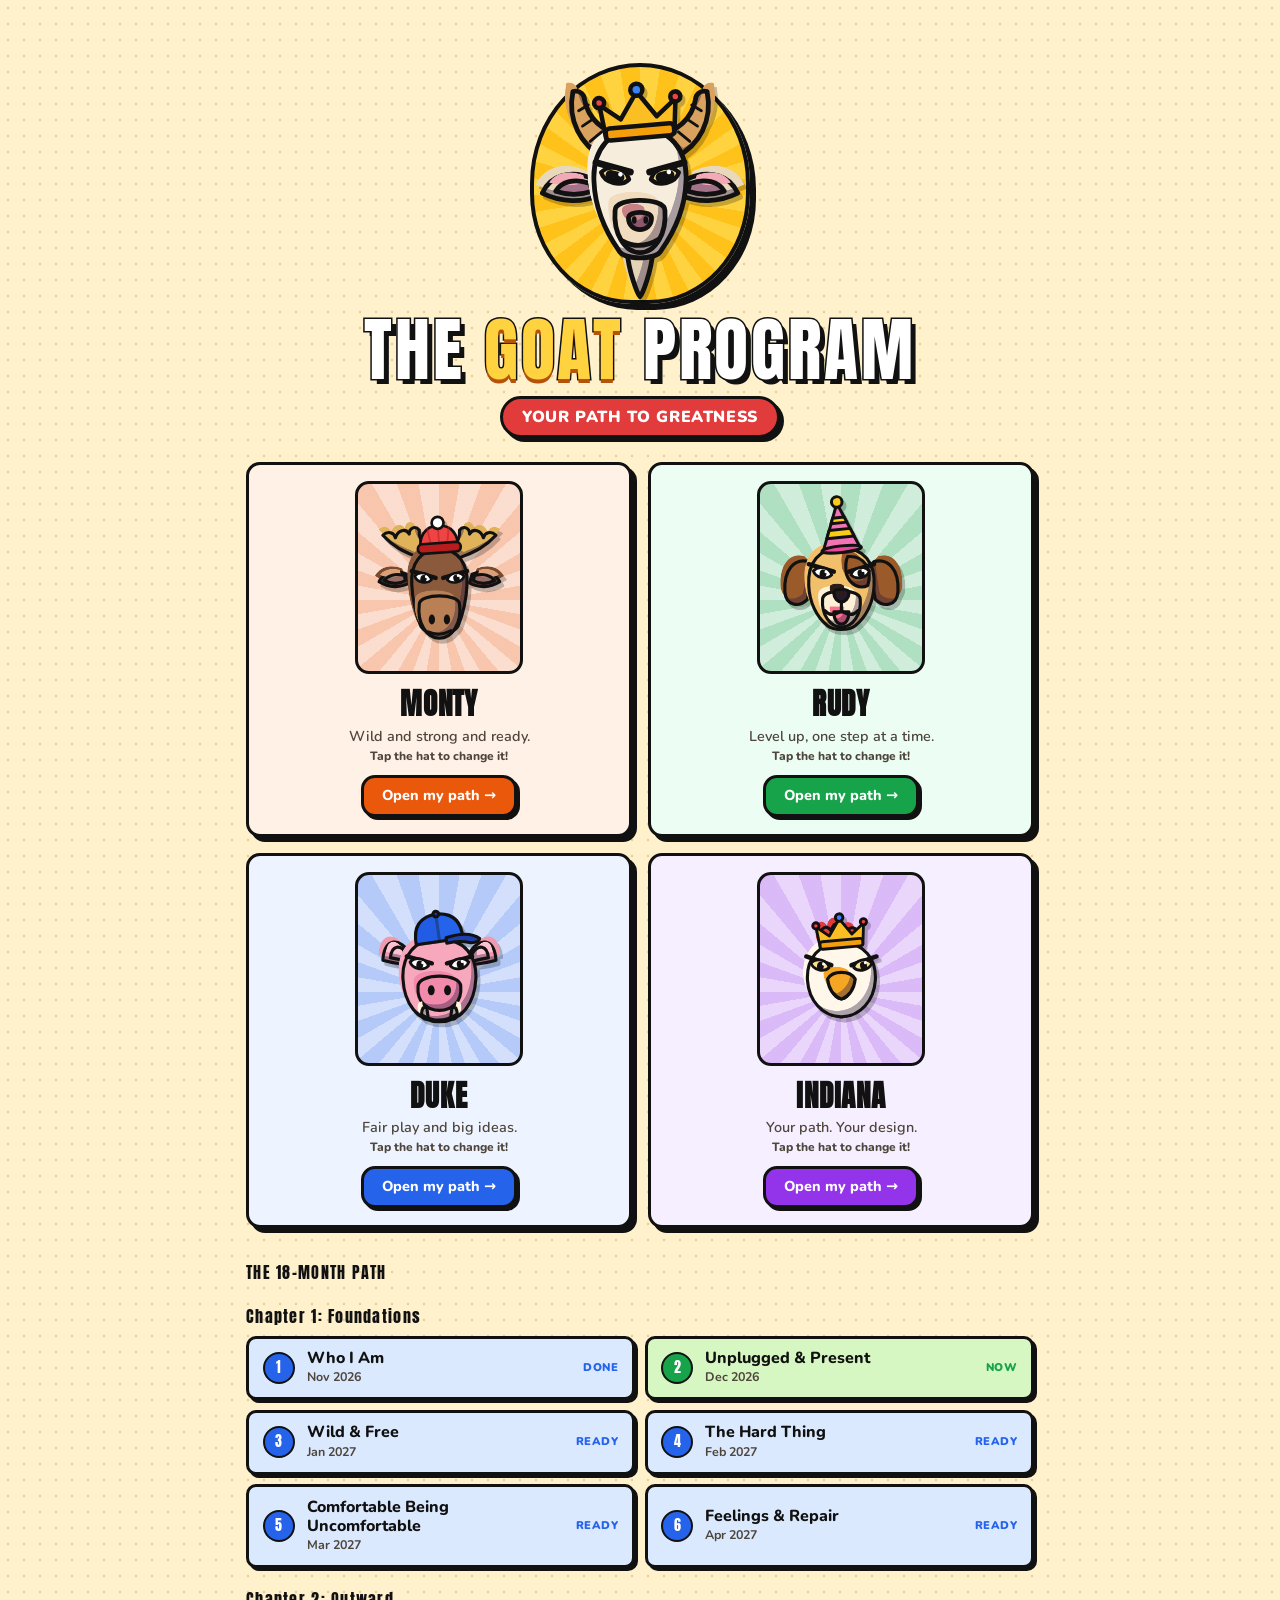
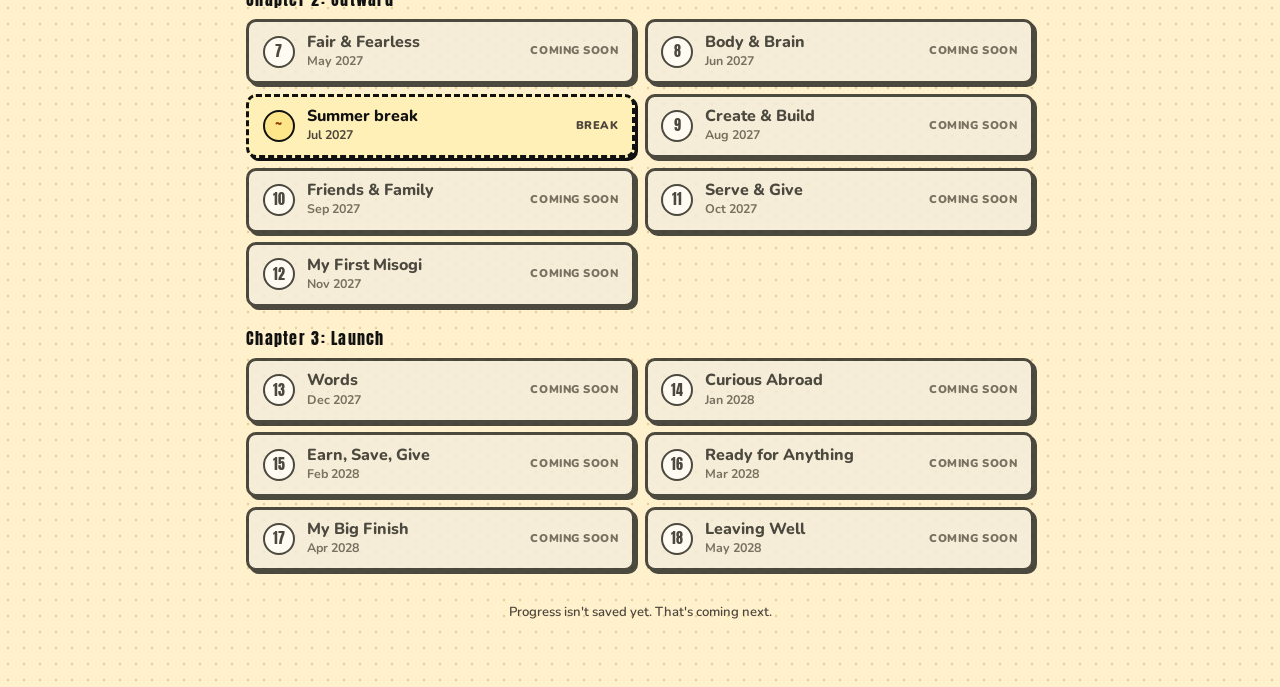
==== index.html @ dfafaef3 "Add The Goat Program site (Chapter 1, Months 1 to 6) Kid paths for each month with a hero, scripture" ====
<!DOCTYPE html>
<html lang="en" data-theme="light">
<head>
  <meta charset="UTF-8" />
  <meta name="viewport" content="width=device-width, initial-scale=1.0" />
  <title>The Goat Program</title>
  <link rel="preconnect" href="https://fonts.googleapis.com">
  <link rel="preconnect" href="https://fonts.gstatic.com" crossorigin>
  <link href="https://fonts.googleapis.com/css2?family=Anton&family=Nunito:wght@400;600;700;800;900&display=swap" rel="stylesheet">
  <link rel="stylesheet" href="styles.css" />
</head>
<body>
  <div class="wrap" id="app"></div>
  <script src="data.js"></script>
  <script src="month-01.js"></script>
  <script src="month-02.js"></script>
  <script src="month-03.js"></script>
  <script src="month-04.js"></script>
  <script src="month-05.js"></script>
  <script src="month-06.js"></script>
  <script src="wisdom-map.js"></script>
  <script src="scriptures.js"></script>
  <script src="wisdom-cards.js"></script>
  <script src="mascots.js"></script>
  <script src="heroes.js"></script>
  <script>
    const C = window.CURRICULUM;
    const MONTHS = window.MONTHS;
    const app = document.getElementById('app');

    const parseDate = s => new Date(s + 'T00:00:00');
    const today = () => {
      const override = new URLSearchParams(location.search).get('today');
      return override ? parseDate(override) : new Date(new Date().toDateString());
    };
    const fmtDay = s => parseDate(s).toLocaleDateString('en-US', { weekday: 'long', month: 'short', day: 'numeric' });

    function monthState(m) {
      const t = today();
      if (t < parseDate(m.start)) return 'before';
      if (t > parseDate(m.end)) return 'after';
      return 'during';
    }

    function currentMonthNum() {
      const t = today();
      const started = Object.values(MONTHS).filter(m => t >= parseDate(m.start)).map(m => m.n);
      return started.length ? Math.max(...started) : 1;
    }

    function currentWeek(m) {
      const t = today();
      return m.weeks.find(w => t >= parseDate(w.start) && t <= parseDate(w.end))?.n ?? null;
    }

    const BRANCH_COLOR = C.branchColors;
    const esc = t => String(t).replace(/[&<>]/g, ch => ({ '&': '&amp;', '<': '&lt;', '>': '&gt;' }[ch]));

    const normRef = r => String(r).replace(/[–—]/g, '-').replace(/^Doctrine and Covenants/, 'D&C').trim();

    function scriptureBoxes(m) {
      const S = window.SCRIPTURES || {};
      return m.scriptures.map(s => {
        let text = S[normRef(s.ref)] || s.note;
        if (S[normRef(s.ref)]) {
          text = text.replace(/[:;,]\s*$/, '…');
          if (/^[a-z]/.test(text)) text = '…' + text;
        }
        return `<figure class="scripture${S[normRef(s.ref)] ? '' : ' no-text'}"><blockquote>${esc(text)}</blockquote><figcaption>${esc(s.ref)}</figcaption></figure>`;
      }).join('');
    }

    function wisdomHtml(m) {
      const cards = WisdomCards.html(m);
      if (!cards) return '';
      return `<h3 style="margin-top:1rem">The wisdom behind this month</h3>
        <p class="muted" style="font-size:0.9rem">Tap a card to flip it.</p>${cards}`;
    }

    function heroHtml(m) {
      const h = m.hero;
      if (!h) return '';
      return `
        <div class="hero-card ${h.art && window.Hero && Hero.has(h.art) ? 'has-art' : ''}">
          ${h.art && window.Hero && Hero.has(h.art) ? `<div class="hero-art-wrap">${Hero.svg(h.art)}</div>` : ''}
          <div class="hero-text">
            <div class="label">Hero of the month</div>
            <div class="title">${esc(h.name)} <span class="muted">${esc(h.source || '')}</span></div>
            <p>${esc(h.lesson)}</p>
            ${h.quote ? `<div class="t-quote">“${esc(h.quote)}”<span>${esc(h.quoteBy || '')}</span></div>` : ''}
          </div>
        </div>`;
    }

    function roadmapHtml(cur) {
      return C.chapters.map(ch => `
        <div class="chapter-title">${ch.title}</div>
        <div class="roadmap">
          ${C.roadmap.filter(r => r.ch === ch.id).map(r => {
            if (r.isBreak) return `
              <div class="rm-item break"><div class="num">~</div><div><div class="name">${r.theme}</div><div class="when">${r.when}</div></div><div class="tag">Break</div></div>`;
            const m = MONTHS[r.n];
            const tag = !m ? 'Coming soon' : (r.n === cur ? 'Now' : (monthState(m) === 'before' ? 'Ready' : 'Done'));
            const cls = !m ? 'soon' : (r.n === cur ? 'live' : 'ready');
            return `
              <div class="rm-item ${cls}">
                <div class="num">${r.n}</div>
                <div><div class="name">${r.theme}</div><div class="when">${r.when}</div></div>
                <div class="tag">${tag}</div>
              </div>`;
          }).join('')}
        </div>`).join('');
    }

    function bannerText(m, state) {
      if (state === 'before') return `Month ${m.n} starts on ${fmtDay(m.start)}. Take a look around so you know what's coming!`;
      if (state === 'after') return `Month ${m.n} has wrapped up. Finish anything that's left.`;
      return '';
    }

    function heroSay(k, m, state, cw) {
      if (state === 'before') return `Hi ${k.name}! Month ${m.n} starts ${parseDate(m.start).toLocaleDateString('en-US', { month: 'short', day: 'numeric' })}. Look around and see what's coming.`;
      if (state === 'after') return `Great month, ${k.name}! Finish anything left, then get ready for what's next.`;
      const w = m.weeks.find(x => x.n === cw);
      return w ? `Week ${w.n}: ${w.title}. You've got this, ${k.name}!` : `Keep going, ${k.name}!`;
    }

    function renderHome() {
      document.title = C.programName;
      const cur = currentMonthNum();
      app.innerHTML = `
        <header class="hero">
          <div class="hero-goat">${Mascot.svg('goat')}</div>
          <h1 class="title">The <span>Goat</span> Program</h1>
          <p class="tagline">Your path to Greatness</p>
        </header>

        <div class="kid-cards">
          ${Object.values(C.kids).map(k => `
            <a class="kid-card" href="#/kid/${k.id}" style="--accent:${k.accent}; --k-soft:${k.soft}">
              <div class="mascot-wrap">${Mascot.svg(k.id)}</div>
              <h2>${k.name}</h2>
              <p>${k.tagline}</p>
              <div class="hat-hint">Tap the hat to change it!</div>
              <div class="go">Open my path →</div>
            </a>`).join('')}
        </div>

        <div class="section-title">The 18-month path</div>
        ${roadmapHtml(cur)}
        <p class="footnote">Progress isn't saved yet. That's coming next.</p>
      `;
    }

    function renderKid(id, monthNum) {
      const base = C.kids[id];
      if (!base) { location.hash = '#/'; return; }
      const n = MONTHS[monthNum] ? monthNum : currentMonthNum();
      const M = MONTHS[n];
      const k = { ...base, ...M.kids[id] };
      document.title = `${k.name} · ${C.programName}`;
      const state = monthState(M);
      const cw = currentWeek(M);
      const banner = bannerText(M, state);
      const ch = k.challenge;
      const extra = M.extra;

      const weekHtml = M.weeks.map(w => {
        const tasks = k.weeks[w.n];
        const pick = k.menu && tasks.length >= 4;
        return `
          <div class="week ${cw === w.n ? 'current' : ''}">
            <div class="week-head">
              <div class="week-num">${w.n}</div>
              <div><div class="t">${w.title}</div><div class="d">${w.dates}</div></div>
              ${w.step ? `<span class="step">${w.step}</span>` : ''}
              ${cw === w.n ? '<span class="now">This week</span>' : ''}
            </div>
            <div class="week-body">
              <div class="theme-line">${w.theme}</div>
              ${pick ? `<div class="pick-note">Pick any 3 of these ${tasks.length}. The last one is yours to make up.</div>` : ''}
              <ul class="tasks">
                ${tasks.map((t, i) => `
                  <li class="task">
                    <input type="checkbox" id="m${n}w${w.n}t${i}" />
                    <label for="m${n}w${w.n}t${i}">${t}</label>
                  </li>`).join('')}
              </ul>
              ${(() => {
                const ci = M.checkins[w.n - 1];
                if (!ci) return '';
                return `<ul class="tasks tasks-ci">
                  <li class="task task-ci">
                    <input type="checkbox" id="m${n}w${w.n}ci" />
                    <label for="m${n}w${w.n}ci"><b>Check-in with a parent${k.menu ? ' (your call)' : ''}</b><span>${ci.label} · ${ci.topic} · <a href="#" data-jump="checkins">see the questions</a></span></label>
                  </li>
                </ul>`;
              })()}
              <details class="family">
                <summary>Family extras (optional)</summary>
                <ul>${w.family.map(f => `<li>${f}</li>`).join('')}</ul>
              </details>
            </div>
          </div>`;
      }).join('');

      app.style.setProperty('--accent', k.accent);
      app.style.setProperty('--soft', k.soft);

      app.innerHTML = `
        <div class="topbar">
          <a class="back" href="#/">← Everyone</a>
        </div>

        <div class="kid-hero">
          <div class="hero-mascot">${Mascot.svg(k.id)}</div>
          <div class="bubble">
            <h1>${k.name}'s Path</h1>
            <p class="say">${heroSay(k, M, state, cw)}</p>
            <p class="hat-line">Tap my hat to change it! Now wearing: <span data-hat-name="${k.id}">${Mascot.hatName(k.id)}</span></p>
          </div>
        </div>

        <div class="months" role="tablist">
          ${C.roadmap.filter(r => !r.isBreak).map(r => MONTHS[r.n]
            ? `<a class="chip ${r.n === n ? 'active' : ''}" href="#/kid/${k.id}/${r.n}" role="tab" aria-selected="${r.n === n}">Month ${r.n}</a>`
            : `<button class="chip disabled" disabled title="Coming soon">Month ${r.n} · soon</button>`).join('')}
        </div>

        ${banner ? `<div class="banner now">${banner}</div>` : ''}

        <nav class="nav">
          <a href="#" data-jump="idea">The big idea</a>
          <a href="#" data-jump="schedule">Schedule</a>
          <a href="#" data-jump="challenge">Challenge</a>
          <a href="#" data-jump="checkins">Check-ins</a>
          <a href="#" data-jump="extra">${extra.navLabel}</a>
          <a href="#" data-jump="badge">Badge</a>
        </nav>

        <section class="card" id="idea">
          <h2>Month ${n}: ${M.title}</h2>
          <p class="big-idea">${M.principle}</p>
          <div class="ideas">
            ${M.ideas.map(i => `<div class="idea"><strong>${i.title}</strong>${i.text}</div>`).join('')}
          </div>
          <h3>Scriptures to explore</h3>
          <div class="scripture-grid">${scriptureBoxes(M)}</div>
          ${wisdomHtml(M)}
          ${heroHtml(M)}
          <div class="two">
            <div class="mini"><div class="label">Read together</div><div class="title">${M.familyRead.title}</div><div class="muted">${M.familyRead.by}. ${M.familyRead.note}</div></div>
            <div class="mini"><div class="label">Your book</div><div class="title">${k.book.title}</div><div class="muted">${k.book.by}. ${k.book.alt}</div></div>
            <div class="mini"><div class="label">Movie night</div><div class="title">${M.movie.title} (${M.movie.rating})</div><div class="muted">${M.movie.note}</div></div>
          </div>
        </section>

        <section id="schedule">
          <div class="section-title">Your schedule · ${M.dates}</div>
          ${weekHtml}
        </section>

        <section class="card challenge" id="challenge">
          <h2>Your challenge: ${ch.name}</h2>
          <dl>
            <div><dt>What you'll do</dt><dd>${ch.what}</dd></div>
            <div><dt>How long</dt><dd>${ch.length}</dd></div>
            <div><dt>The stretch</dt><dd>${ch.stretch}</dd></div>
            <div><dt>When</dt><dd>${ch.date}</dd></div>
          </dl>
        </section>

        <section class="card" id="checkins">
          <h2>Check-ins with a parent</h2>
          <p class="muted">Just the two of you, about 10–15 minutes. These are questions to think about. There are no wrong answers.</p>
          ${M.checkins.map(c => `
            <details class="checkin">
              <summary>${c.n}. ${c.topic}<span>${c.label}</span></summary>
              <ul>${c.questions.map(q => `<li>${q}</li>`).join('')}</ul>
            </details>`).join('')}
        </section>

        <section class="card" id="extra">
          <h2>${extra.title}</h2>
          <p class="muted" style="margin-bottom:0.4rem">${extra.when}</p>
          <p>${extra.text}</p>
        </section>

        <section class="card" id="badge">
          <h2>🏅 Earn ${M.badge}</h2>
          <ul class="tasks">
            ${M.earn.map((e, i) => `
              <li class="task"><input type="checkbox" id="m${n}e${i}" /><label for="m${n}e${i}">${e}</label></li>`).join('')}
          </ul>
          <p class="muted" style="margin-top:0.8rem">${M.ceremony}</p>
        </section>

        <p class="footnote">Progress isn't saved yet. That's coming next.</p>
      `;
      window.scrollTo(0, 0);
    }

    function route() {
      const m = location.hash.match(/^#\/kid\/(\w+)(?:\/(\d+))?/);
      app.removeAttribute('style');
      if (m) renderKid(m[1], m[2] ? Number(m[2]) : currentMonthNum()); else renderHome();
    }

    document.addEventListener('click', e => {
      const a = e.target.closest && e.target.closest('a[data-jump]');
      if (!a) return;
      e.preventDefault();
      document.getElementById(a.dataset.jump)?.scrollIntoView({ behavior: 'smooth', block: 'start' });
    });

    window.addEventListener('hashchange', route);
    route();
  </script>
</body>
</html>
---- styles.css ----
:root {
  --bg: #f8f5f0;
  --card: #ffffff;
  --border: #e8e0d4;
  --text: #1c1917;
  --muted: #6b645d;
  --accent: #2563eb;
  --soft: #eef4ff;
  --radius: 16px;
  --shadow: 0 2px 8px rgba(0, 0, 0, 0.07);
  --font: 'Nunito', system-ui, -apple-system, 'Segoe UI', sans-serif;
}

@media (prefers-color-scheme: dark) {
  :root:not([data-theme='light']) {
    --bg: #161412;
    --card: #211e1b;
    --border: #38332e;
    --text: #f5f1ec;
    --muted: #a8a099;
    --shadow: 0 2px 8px rgba(0, 0, 0, 0.4);
  }
}

* { box-sizing: border-box; margin: 0; padding: 0; }

body {
  font-family: var(--font);
  background: var(--bg);
  color: var(--text);
  line-height: 1.5;
  -webkit-font-smoothing: antialiased;
}

a { color: inherit; }
button { font-family: inherit; cursor: pointer; border: none; background: none; color: inherit; }
ul { list-style: none; }

.wrap { max-width: 820px; margin: 0 auto; padding: 1.25rem 1rem 4rem; }

/* Top bar */
.topbar { display: flex; align-items: center; justify-content: space-between; gap: 1rem; padding: 0.25rem 0 1rem; }
.back { font-weight: 800; font-size: 0.9rem; padding: 0.45rem 0.9rem; border-radius: 99px; border: 2px solid var(--border); background: var(--card); text-decoration: none; }
.back:hover { border-color: var(--accent); }
.guide-link { font-weight: 800; font-size: 0.9rem; text-decoration: none; padding: 0.45rem 0.9rem; border-radius: 99px; background: var(--card); border: 2px solid var(--border); }
.guide-link:hover { border-color: var(--accent); }

/* Home */
.hero { text-align: center; padding: 1.5rem 0 1.75rem; }
.hero .logo { font-size: 3.5rem; line-height: 1; }
.hero h1 { font-size: 2.1rem; font-weight: 900; letter-spacing: -0.5px; margin: 0.4rem 0 0.2rem; }
.hero p { color: var(--muted); font-weight: 600; }

.section-title { font-size: 0.8rem; font-weight: 900; text-transform: uppercase; letter-spacing: 0.08em; color: var(--muted); margin: 2rem 0 0.75rem; }

.kid-cards { display: grid; grid-template-columns: repeat(2, 1fr); gap: 1rem; }
@media (max-width: 520px) { .kid-cards { grid-template-columns: 1fr; } }
.kid-card {
  display: block; text-decoration: none; text-align: left;
  background: var(--card); border: 2px solid var(--border); border-radius: var(--radius);
  padding: 1.25rem; box-shadow: var(--shadow);
  transition: transform 0.15s ease, border-color 0.15s ease;
  border-top: 6px solid var(--accent);
}
.kid-card:hover { transform: translateY(-3px); border-color: var(--accent); }
.kid-card .emoji { font-size: 2.2rem; line-height: 1; }
.kid-card h2 { font-size: 1.4rem; font-weight: 900; margin-top: 0.4rem; }
.kid-card p { color: var(--muted); font-weight: 600; font-size: 0.9rem; }
.kid-card .go { margin-top: 0.6rem; font-weight: 800; color: var(--accent); font-size: 0.9rem; }

.guide-card { display: flex; align-items: center; gap: 1rem; text-decoration: none; background: var(--card); border: 2px dashed var(--border); border-radius: var(--radius); padding: 1rem 1.25rem; }
.guide-card:hover { border-color: var(--text); }
.guide-card .emoji { font-size: 1.8rem; }
.guide-card strong { display: block; font-weight: 900; }
.guide-card span { color: var(--muted); font-size: 0.9rem; font-weight: 600; }

/* Roadmap */
.roadmap { display: grid; grid-template-columns: repeat(2, 1fr); gap: 0.6rem; }
@media (max-width: 520px) { .roadmap { grid-template-columns: 1fr; } }
.rm-item { display: flex; gap: 0.75rem; align-items: center; background: var(--card); border: 2px solid var(--border); border-radius: 12px; padding: 0.65rem 0.85rem; }
.rm-item .num { flex: none; width: 2rem; height: 2rem; border-radius: 50%; display: grid; place-items: center; font-weight: 900; background: var(--border); color: var(--muted); font-size: 0.9rem; }
.rm-item .name { font-weight: 800; line-height: 1.2; }
.rm-item .when { font-size: 0.78rem; color: var(--muted); font-weight: 700; }
.rm-item.live { border-color: #16a34a; }
.rm-item.live .num { background: #16a34a; color: #fff; }
.rm-item.soon { opacity: 0.65; }
.rm-item .tag { margin-left: auto; font-size: 0.7rem; font-weight: 900; text-transform: uppercase; letter-spacing: 0.05em; color: var(--muted); }
.rm-item.live .tag { color: #16a34a; }

/* Kid view */
.kid-hero { background: var(--soft); border: 2px solid var(--border); border-left: 8px solid var(--accent); border-radius: var(--radius); padding: 1.25rem 1.25rem 1.1rem; display: flex; gap: 1rem; align-items: center; }
@media (prefers-color-scheme: dark) { :root:not([data-theme='light']) .kid-hero { background: var(--card); } }
.kid-hero .emoji { font-size: 3rem; line-height: 1; }
.kid-hero h1 { font-size: 1.8rem; font-weight: 900; line-height: 1.1; }
.kid-hero p { color: var(--muted); font-weight: 700; }

.months { display: flex; gap: 0.4rem; overflow-x: auto; padding: 1rem 0 0.25rem; }
.chip { flex: none; padding: 0.4rem 0.85rem; border-radius: 99px; font-weight: 800; font-size: 0.85rem; border: 2px solid var(--border); background: var(--card); }
.chip.active { background: var(--accent); border-color: var(--accent); color: #fff; }
.chip.disabled { opacity: 0.5; cursor: default; }

.banner { margin-top: 0.75rem; padding: 0.7rem 1rem; border-radius: 12px; background: var(--card); border: 2px solid var(--border); font-weight: 700; font-size: 0.92rem; }
.banner.now { border-color: var(--accent); }

.nav { position: sticky; top: 0; z-index: 5; display: flex; gap: 0.4rem; overflow-x: auto; padding: 0.6rem 0; margin-top: 0.75rem; background: var(--bg); }
.nav a { flex: none; font-weight: 800; font-size: 0.82rem; text-decoration: none; padding: 0.3rem 0.8rem; border-radius: 99px; background: var(--card); border: 2px solid var(--border); }
.nav a:hover { border-color: var(--accent); }

.card { background: var(--card); border: 2px solid var(--border); border-radius: var(--radius); padding: 1.1rem 1.25rem; margin-top: 1rem; box-shadow: var(--shadow); }
.card h2 { font-size: 1.25rem; font-weight: 900; margin-bottom: 0.5rem; }
.card h3 { font-size: 1rem; font-weight: 900; }
.muted { color: var(--muted); font-weight: 600; }
.big-idea { font-size: 1.15rem; font-weight: 800; line-height: 1.35; color: var(--accent); margin-bottom: 0.9rem; }

.ideas { display: grid; gap: 0.5rem; margin-bottom: 1rem; }
.idea { background: var(--soft); border-radius: 12px; padding: 0.6rem 0.85rem; }
@media (prefers-color-scheme: dark) { :root:not([data-theme='light']) .idea { background: var(--bg); } }
.idea strong { display: block; }

.scrips { display: grid; gap: 0.35rem; font-size: 0.92rem; }
.scrips li strong { color: var(--accent); }

.two { display: grid; grid-template-columns: 1fr 1fr; gap: 0.75rem; margin-top: 0.5rem; }
@media (max-width: 560px) { .two { grid-template-columns: 1fr; } }
.mini { border: 2px solid var(--border); border-radius: 12px; padding: 0.7rem 0.9rem; }
.mini .label { font-size: 0.72rem; font-weight: 900; text-transform: uppercase; letter-spacing: 0.06em; color: var(--muted); }
.mini .title { font-weight: 900; }

/* Weeks */
.week { border: 2px solid var(--border); border-radius: 14px; margin-top: 0.75rem; overflow: hidden; background: var(--card); }
.week.current { border-color: var(--accent); }
.week-head { display: flex; align-items: center; gap: 0.75rem; padding: 0.8rem 1rem; background: var(--soft); }
@media (prefers-color-scheme: dark) { :root:not([data-theme='light']) .week-head { background: var(--bg); } }
.week-num { flex: none; width: 2.2rem; height: 2.2rem; border-radius: 50%; background: var(--accent); color: #fff; display: grid; place-items: center; font-weight: 900; }
.week-head .t { font-weight: 900; line-height: 1.15; }
.week-head .d { font-size: 0.8rem; font-weight: 700; color: var(--muted); }
.week-head .now { margin-left: auto; font-size: 0.7rem; font-weight: 900; text-transform: uppercase; letter-spacing: 0.06em; background: var(--accent); color: #fff; padding: 0.15rem 0.55rem; border-radius: 99px; }
.week-body { padding: 0.75rem 1rem 0.9rem; }
.theme-line { font-weight: 700; color: var(--muted); font-size: 0.9rem; margin-bottom: 0.5rem; }
.pick-note { font-weight: 800; font-size: 0.85rem; color: var(--accent); margin-bottom: 0.4rem; }

.tasks { display: grid; gap: 0.5rem; }
.task { display: flex; gap: 0.7rem; align-items: flex-start; }
.task input { flex: none; width: 1.3rem; height: 1.3rem; margin-top: 0.15rem; accent-color: var(--accent); cursor: pointer; }
.task label { cursor: pointer; }
.task input:checked + label { color: var(--muted); text-decoration: line-through; }

details.family { margin-top: 0.8rem; border-top: 2px dashed var(--border); padding-top: 0.6rem; }
details.family summary { font-weight: 800; font-size: 0.88rem; color: var(--muted); cursor: pointer; }
details.family ul { margin-top: 0.4rem; padding-left: 1.1rem; list-style: disc; font-size: 0.92rem; }

/* Challenge */
.challenge dl { display: grid; gap: 0.6rem; margin-top: 0.4rem; }
.challenge dt { font-size: 0.72rem; font-weight: 900; text-transform: uppercase; letter-spacing: 0.06em; color: var(--muted); }
.challenge dd { font-weight: 700; }

/* Check-ins */
.checkin { border: 2px solid var(--border); border-radius: 12px; padding: 0.7rem 0.9rem; margin-top: 0.6rem; }
.checkin summary { cursor: pointer; font-weight: 900; }
.checkin summary span { font-weight: 700; color: var(--muted); font-size: 0.85rem; margin-left: 0.4rem; }
.checkin ul { margin-top: 0.5rem; padding-left: 1.1rem; list-style: disc; font-size: 0.93rem; }

.footnote { margin-top: 2rem; text-align: center; color: var(--muted); font-size: 0.82rem; font-weight: 600; }

/* ── Playful (Duolingo-style) layer ───────────────────────────────────────── */

:root { --radius: 20px; --lift: 4px; }

.mascot { display: block; width: 100%; height: auto; overflow: visible; }
.mascot .bob { animation: bob 3.2s ease-in-out infinite; }
.mascot .eyes { transform-box: fill-box; transform-origin: center; animation: blink 5s infinite; }
.mascot .hat-slot { cursor: pointer; outline: none; }
.mascot .hat-slot:focus-visible .hat-inner { filter: drop-shadow(0 0 4px var(--accent)); }
.mascot .hat-inner { transform-box: fill-box; transform-origin: 50% 100%; }
.mascot .hat-inner.pop { animation: pop 0.5s ease-out; }
@keyframes bob { 50% { transform: translateY(-4px); } }
@keyframes blink { 0%, 92%, 100% { transform: scaleY(1); } 95% { transform: scaleY(0.1); } }
@keyframes pop {
  0% { transform: scale(0.7) rotate(0); }
  35% { transform: scale(1.25) rotate(-10deg); }
  65% { transform: scale(0.95) rotate(5deg); }
  100% { transform: scale(1) rotate(0); }
}
@media (prefers-reduced-motion: reduce) {
  .mascot .bob, .mascot .eyes, .mascot .hat-inner.pop { animation: none; }
}

.mini-mascot { display: inline-block; width: 34px; vertical-align: middle; margin-right: 0.35rem; }

/* Chunky buttons */
.back, .guide-link, .chip, .nav a {
  border: 2px solid var(--border);
  border-bottom-width: 4px;
  transition: transform 0.08s ease, border-color 0.15s ease;
}
.back:active, .guide-link:active, .chip:active:not(.disabled), .nav a:active { transform: translateY(2px); border-bottom-width: 2px; }
.chip.active { border-bottom-color: rgba(0, 0, 0, 0.25); }

/* Cards */
.card, .week, .kid-card, .guide-card, .mini, .rm-item, .ref, .checkin, .banner {
  border-bottom-width: 4px;
}
.card { border-radius: var(--radius); }
.week { border-radius: var(--radius); }
.week-head { padding: 0.9rem 1.1rem; }

/* Home kid cards */
.kid-card { background: var(--k-soft, var(--card)); border-top: 2px solid var(--border); border-bottom: 6px solid var(--accent); padding: 1rem 1rem 1.1rem; text-align: center; }
.kid-card:hover { transform: translateY(-4px); }
.kid-card:active { transform: translateY(0); border-bottom-width: 4px; }
.kid-card .mascot-wrap { width: 150px; margin: 0 auto 0.3rem; }
.kid-card h2 { font-size: 1.5rem; }
.kid-card .go { display: inline-block; margin-top: 0.6rem; padding: 0.45rem 1.1rem; border-radius: 14px; background: var(--accent); color: #fff; box-shadow: 0 4px 0 rgba(0, 0, 0, 0.22); }
.hat-hint { font-size: 0.75rem; font-weight: 800; color: var(--muted); }
@media (prefers-color-scheme: dark) { :root:not([data-theme='light']) .kid-card { background: var(--card); } }

/* Kid hero: mascot + speech bubble */
.kid-hero { border-left-width: 2px; border-left-color: var(--border); border-bottom: 6px solid var(--accent); align-items: center; padding: 1rem 1.25rem; gap: 1.25rem; }
.hero-mascot { flex: none; width: 150px; }
.bubble { position: relative; flex: 1; background: var(--card); border: 2px solid var(--border); border-bottom-width: 4px; border-radius: 18px; padding: 0.8rem 1rem; }
.bubble::before { content: ''; position: absolute; left: -11px; top: 50%; width: 18px; height: 18px; background: var(--card); border-left: 2px solid var(--border); border-bottom: 2px solid var(--border); transform: translateY(-50%) rotate(45deg); }
.bubble h1 { font-size: 1.6rem; }
.bubble .say { font-weight: 700; margin-top: 0.15rem; }
.bubble .hat-line { margin-top: 0.35rem; font-size: 0.78rem; font-weight: 800; color: var(--muted); }
@media (max-width: 520px) {
  .kid-hero { flex-direction: column; text-align: center; }
  .bubble::before { left: 50%; top: -11px; transform: translateX(-50%) rotate(135deg); }
  .hero-mascot { width: 130px; }
}

/* Chunkier checkboxes */
.task input { width: 1.5rem; height: 1.5rem; }

/* Home hero */
.hero .logo { font-size: 3rem; }

.months, .nav { scrollbar-width: none; }
.months::-webkit-scrollbar, .nav::-webkit-scrollbar { display: none; }

/* Title hero */
.hero { padding: 1rem 0 1.5rem; }
.hero-goat { position: relative; width: 240px; margin: 0 auto; }
.hero-goat::before {
  content: ''; position: absolute; inset: -18% -30% -8%; z-index: 0;
  background: radial-gradient(circle at 50% 50%, rgba(251, 191, 36, 0.55), rgba(251, 191, 36, 0) 68%);
}
.hero-goat .mascot { position: relative; z-index: 1; }
.hero .title {
  font-size: clamp(2.2rem, 8vw, 3.4rem); font-weight: 900; letter-spacing: -1px; line-height: 1.05; margin: 0.6rem 0 0.7rem;
  text-shadow: 0 4px 0 rgba(0, 0, 0, 0.12);
}
.hero .title span { color: #f59e0b; text-shadow: 0 4px 0 #b45309; }
.hero .tagline {
  display: inline-block; font-weight: 900; font-size: 1rem; letter-spacing: 0.04em; text-transform: uppercase; color: #fff;
  background: #7c3aed; padding: 0.4rem 1.2rem; border-radius: 99px; box-shadow: 0 4px 0 #5b21b6;
}

a.chip { text-decoration: none; display: inline-block; }
.rm-item.ready { border-color: #2563eb; }
.rm-item.ready .num { background: #2563eb; color: #fff; }
.rm-item.ready .tag { color: #2563eb; }
.nav { scroll-margin-top: 0; }
section[id], .card[id] { scroll-margin-top: 4rem; }

/* Wisdom, hero, steps, chapters */
.tactics { display: grid; gap: 0.6rem; margin-top: 0.5rem; }
.tactic { border: 2px solid var(--border); border-left: 6px solid var(--bc); border-radius: 12px; padding: 0.6rem 0.85rem; background: var(--card); }
.t-top { display: flex; justify-content: space-between; align-items: baseline; gap: 0.5rem; flex-wrap: wrap; }
.t-name { font-weight: 900; }
.t-branch { font-size: 0.7rem; font-weight: 900; text-transform: uppercase; letter-spacing: 0.06em; color: var(--bc); }
.t-line { font-size: 0.9rem; margin-top: 0.25rem; }
.t-line strong { font-size: 0.72rem; text-transform: uppercase; letter-spacing: 0.05em; color: var(--muted); margin-right: 0.3rem; }
.t-quote { margin-top: 0.4rem; font-style: italic; font-size: 0.92rem; }
.t-quote span { display: block; font-style: normal; font-size: 0.78rem; font-weight: 700; color: var(--muted); margin-top: 0.15rem; }
.t-flag { font-size: 0.75rem; font-weight: 800; color: #b45309; }
.hero-card { margin-top: 0.9rem; border: 2px solid var(--border); border-radius: 12px; padding: 0.7rem 0.9rem; background: var(--soft); }
@media (prefers-color-scheme: dark) { :root:not([data-theme='light']) .hero-card { background: var(--bg); } }
.hero-card .label { font-size: 0.72rem; font-weight: 900; text-transform: uppercase; letter-spacing: 0.06em; color: var(--muted); }
.hero-card .title { font-weight: 900; }
.hero-card p { margin-top: 0.25rem; }
.step { margin-left: auto; font-size: 0.7rem; font-weight: 900; text-transform: uppercase; letter-spacing: 0.06em; border: 2px solid var(--accent); color: var(--accent); padding: 0.1rem 0.55rem; border-radius: 99px; }
.step + .now { margin-left: 0.4rem; }
.chapter-title { font-size: 0.85rem; font-weight: 900; color: var(--muted); margin: 1.2rem 0 0.5rem; }
.rm-item.break { border-style: dashed; opacity: 0.8; }
.rm-item.break .num { background: #fde68a; color: #92400e; }

/* ── Ink and cel theme ───────────────────────────────────────────────────── */

:root {
  color-scheme: light;
  --bg: #fff1cc;
  --card: #ffffff;
  --border: #111111;
  --text: #111111;
  --muted: #4e463c;
  --ink: #111111;
  --radius: 14px;
  --display: 'Anton', Impact, 'Arial Narrow', sans-serif;
}

body {
  background-color: var(--bg);
  background-image: radial-gradient(rgba(176, 124, 30, 0.3) 1.3px, transparent 1.6px);
  background-size: 16px 16px;
  color: var(--ink);
}

h1, h2, .hero .title { font-family: var(--display); font-weight: 400; text-transform: uppercase; letter-spacing: 0.03em; }
.section-title, .chapter-title { color: var(--ink); font-family: var(--display); font-weight: 400; letter-spacing: 0.08em; font-size: 1rem; }

/* Panels: hard outline, hard shadow */
.card, .week, .kid-card, .guide-card, .kid-hero, .bubble {
  border: 3px solid var(--ink) !important;
  border-radius: var(--radius);
  box-shadow: 5px 5px 0 var(--ink);
}
.idea, .mini, .rm-item, .ref, .checkin, .banner, .hero-card, .tactic, .kidtasks details, .kid-note, .style-card {
  border: 3px solid var(--ink) !important;
  border-radius: 10px;
  box-shadow: 3px 3px 0 var(--ink);
}
.tactic { border-left: 9px solid var(--bc) !important; }
.kid-note { border-left: 9px solid var(--k) !important; }
.guide-card { border-style: solid !important; background: #fff; }
.guide-card:hover { transform: translate(-2px, -2px); box-shadow: 7px 7px 0 var(--ink); }

/* Chunky buttons */
.back, .guide-link, .chip, .nav a {
  border: 3px solid var(--ink) !important;
  background: #fff;
  color: var(--ink);
  font-weight: 900;
  box-shadow: 3px 3px 0 var(--ink);
}
.back:hover, .guide-link:hover, .nav a:hover { background: #ffd23f; border-color: var(--ink) !important; }
.back:active, .guide-link:active, .chip:active:not(.disabled), .nav a:active { transform: translate(2px, 2px); box-shadow: 1px 1px 0 var(--ink); }
.chip.active { background: var(--accent); color: #fff; }
.chip.disabled { opacity: 0.5; box-shadow: none; }

/* Weeks */
.week-head { background: var(--accent); color: #fff; border-bottom: 3px solid var(--ink); }
.week-head .t { font-family: var(--display); font-weight: 400; letter-spacing: 0.03em; font-size: 1.15rem; text-transform: uppercase; }
.week-head .d { color: rgba(255, 255, 255, 0.9); }
.week-num { background: #fff; color: var(--accent); border: 3px solid var(--ink); font-family: var(--display); font-weight: 400; }
.step { background: #fff; color: var(--ink); border: 2px solid var(--ink); }
.week-head .now { background: #ffd23f; color: var(--ink); border: 2px solid var(--ink); }
.week.current { box-shadow: 5px 5px 0 var(--accent), 5px 5px 0 3px var(--ink); }
.theme-line { color: var(--ink); }
.week-header { border-bottom-color: var(--ink); }

/* Heroes and stages */
.kid-hero {
  background: repeating-conic-gradient(from 0deg at 14% 50%,
    color-mix(in srgb, var(--accent) 30%, #fff) 0deg 9deg,
    color-mix(in srgb, var(--accent) 18%, #fff) 9deg 18deg) !important;
}
.bubble { background: #fff; }
.bubble::before { background: #fff; border-left: 3px solid var(--ink); border-bottom: 3px solid var(--ink); }
.hero-mascot, .kid-card .mascot-wrap {
  border: 3px solid var(--ink);
  border-radius: 14px;
  background: repeating-conic-gradient(from 0deg at 50% 62%,
    color-mix(in srgb, var(--accent) 34%, #fff) 0deg 10deg,
    color-mix(in srgb, var(--accent) 20%, #fff) 10deg 20deg);
  padding: 0.35rem;
}
.hero-mascot { width: 160px; }
.mascot { filter: drop-shadow(3px 4px 0 rgba(0, 0, 0, 0.22)); }

/* Home */
.hero-goat::before {
  inset: 10% 2% 0 2%;
  border: 4px solid var(--ink);
  border-radius: 50% 50% 46% 46%;
  box-shadow: 6px 6px 0 var(--ink);
  background: repeating-conic-gradient(from 0deg at 50% 55%, #ffd23f 0deg 9deg, #ffc21a 9deg 18deg);
}
.hero-goat { width: 230px; }
.hero .title {
  font-size: clamp(2.6rem, 10vw, 4.4rem);
  color: #fff;
  -webkit-text-stroke: 3px var(--ink);
  paint-order: stroke fill;
  text-shadow: 5px 5px 0 var(--ink);
  letter-spacing: 0.04em;
  line-height: 1;
}
.hero .title span { color: #ffd23f; }
.hero .tagline { background: #e23b3b; border: 3px solid var(--ink); box-shadow: 4px 4px 0 var(--ink); color: #fff; font-weight: 900; }
.kid-card { background: var(--k-soft, #fff) !important; }
.kid-card:hover { transform: translate(-3px, -3px); box-shadow: 8px 8px 0 var(--ink); }
.kid-card:active { transform: translate(2px, 2px); box-shadow: 2px 2px 0 var(--ink); }
.kid-card .mascot-wrap { width: 168px; margin: 0 auto 0.5rem; }
.kid-card h2 { font-size: 1.8rem; }
.kid-card .go { background: var(--accent); color: #fff; border: 3px solid var(--ink); box-shadow: 3px 3px 0 var(--ink); }

/* Roadmap */
.rm-item.live { background: #d7f7c2; }
.rm-item.ready { background: #dbe9ff; border-color: var(--ink); }
.rm-item.soon { background: #f3ecdc; opacity: 0.75; }
.rm-item.break { background: #fff0b8; border-style: dashed !important; opacity: 1; }
.rm-item .num { border: 2px solid var(--ink); font-family: var(--display); font-weight: 400; background: #fff; color: var(--ink); }
.rm-item.live .num { background: #16a34a; color: #fff; }
.rm-item.ready .num { background: #2563eb; color: #fff; }

/* Checkboxes */
.task input[type='checkbox'] {
  appearance: none;
  -webkit-appearance: none;
  position: relative;
  flex: none;
  width: 1.6rem;
  height: 1.6rem;
  margin-top: 0.1rem;
  background: #fff;
  border: 3px solid var(--ink);
  border-radius: 7px;
  box-shadow: 2px 2px 0 var(--ink);
}
.task input[type='checkbox']:checked { background: var(--accent); }
.task input[type='checkbox']:checked::after {
  content: '';
  position: absolute;
  left: 0.42rem;
  top: 0.06rem;
  width: 0.42rem;
  height: 0.85rem;
  border: solid #fff;
  border-width: 0 3px 3px 0;
  transform: rotate(45deg);
}

/* Small bits */
.hero-card { background: color-mix(in srgb, var(--accent) 14%, #fff); }
.idea { background: color-mix(in srgb, var(--accent) 10%, #fff); }
.tactic, .hero-card .t-quote { background-color: transparent; }
.t-name { font-weight: 900; }
.pick-note { color: var(--accent); }
.banner { background: #fff; }
.banner.now { border-color: var(--ink); background: #ffd23f; }
.month-title, .kid-hero h1, .bubble h1 { letter-spacing: 0.03em; }

/* Hero portraits */
.hero-art { display: block; width: 100%; height: auto; filter: drop-shadow(3px 4px 0 rgba(0, 0, 0, 0.22)); }
.hero-card.has-art { display: flex; gap: 1rem; align-items: center; }
.hero-art-wrap {
  flex: none; width: 150px;
  border: 3px solid var(--ink); border-radius: 12px;
  background: repeating-conic-gradient(from 0deg at 50% 60%, #ffd23f 0deg 9deg, #ffc21a 9deg 18deg);
  overflow: hidden;
}
.hero-text { flex: 1; min-width: 0; }
@media (max-width: 520px) { .hero-card.has-art { flex-direction: column; text-align: center; } .hero-art-wrap { width: 170px; } }

/* Scripture boxes */
.scripture-grid { display: grid; grid-template-columns: repeat(2, 1fr); gap: 0.8rem; margin-top: 0.6rem; }
@media (max-width: 620px) { .scripture-grid { grid-template-columns: 1fr; } }
.scripture {
  position: relative;
  margin: 0;
  padding: 1rem 1rem 0.7rem 1.1rem;
  background: #fffbea;
  border: 3px solid var(--ink);
  border-left: 9px solid var(--accent);
  border-radius: 10px;
  box-shadow: 3px 3px 0 var(--ink);
}
.scripture::before {
  content: '\201C';
  position: absolute; top: -0.35rem; right: 0.6rem;
  font-family: var(--display); font-size: 3.2rem; line-height: 1;
  color: color-mix(in srgb, var(--accent) 35%, #fff);
}
.scripture blockquote { margin: 0; font-family: Georgia, 'Times New Roman', serif; font-style: italic; font-size: 1.02rem; line-height: 1.45; color: var(--ink); }
.scripture.no-text blockquote { font-family: var(--font); font-style: normal; font-weight: 700; color: var(--muted); }
.scripture figcaption { margin-top: 0.55rem; font-size: 0.72rem; font-weight: 900; letter-spacing: 0.07em; text-transform: uppercase; color: var(--muted); }

/* Wisdom flashcards */
.flashcards { display: grid; grid-template-columns: repeat(auto-fill, minmax(230px, 1fr)); gap: 0.9rem; margin-top: 0.6rem; }
.flashcard { display: block; padding: 0; background: none; border: none; text-align: left; cursor: pointer; perspective: 900px; font: inherit; color: var(--ink); }
.flashcard:focus-visible { outline: 3px solid var(--accent); outline-offset: 3px; border-radius: 12px; }
.fc-inner { display: grid; position: relative; transition: transform 0.55s cubic-bezier(.3, 1.2, .4, 1); transform-style: preserve-3d; }
.flashcard.flipped .fc-inner { transform: rotateY(180deg); }
.fc-face {
  grid-area: 1 / 1;
  display: flex; flex-direction: column; gap: 0.45rem;
  min-height: 200px; padding: 1rem 1rem 0.8rem;
  border: 3px solid var(--ink); border-radius: 12px; box-shadow: 4px 4px 0 var(--ink);
  backface-visibility: hidden; -webkit-backface-visibility: hidden;
}
.fc-front {
  justify-content: center; align-items: center; text-align: center;
  background: repeating-conic-gradient(from 0deg at 50% 100%, color-mix(in srgb, var(--bc) 85%, #fff) 0deg 9deg, var(--bc) 9deg 18deg);
  color: #fff;
}
.fc-branch { font-size: 0.7rem; font-weight: 900; letter-spacing: 0.08em; text-transform: uppercase; background: #fff; color: var(--ink); border: 2px solid var(--ink); border-radius: 99px; padding: 0.1rem 0.6rem; }
.fc-name { font-family: var(--display); font-size: 1.6rem; line-height: 1.08; text-transform: uppercase; letter-spacing: 0.03em; text-shadow: 2px 2px 0 var(--ink); -webkit-text-stroke: 1.5px var(--ink); paint-order: stroke fill; }
.fc-hint { font-size: 0.75rem; font-weight: 800; color: #fff; opacity: 0.9; }
.fc-back { transform: rotateY(180deg); background: #fffbea; border-top: 9px solid var(--bc); }
.fc-label { font-size: 0.68rem; font-weight: 900; letter-spacing: 0.08em; text-transform: uppercase; color: var(--bc); }
.fc-def { font-weight: 800; font-size: 1rem; line-height: 1.3; }
.fc-quote { font-family: Georgia, 'Times New Roman', serif; font-style: italic; font-size: 0.9rem; line-height: 1.4; border-top: 2px dashed var(--border); padding-top: 0.5rem; }
.fc-quote .by { display: block; font-family: var(--font); font-style: normal; font-size: 0.74rem; font-weight: 700; color: var(--muted); margin-top: 0.15rem; }
.fc-flag { display: block; margin-top: 0.3rem; font-family: var(--font); font-style: normal; font-size: 0.72rem; font-weight: 800; color: #b45309; }
.fc-book { font-size: 0.8rem; font-weight: 600; }
.fc-book b { font-size: 0.68rem; text-transform: uppercase; letter-spacing: 0.06em; color: var(--muted); margin-right: 0.25rem; }
.fc-ref { margin-top: auto; font-size: 0.7rem; font-weight: 900; letter-spacing: 0.07em; text-transform: uppercase; color: var(--muted); }
@media (prefers-reduced-motion: reduce) { .fc-inner { transition: none; } }

/* Check-in panel inside each week of the parents' guide */
.ci-guide { margin-top: 0.8rem; border: 3px solid var(--ink); border-radius: 10px; box-shadow: 3px 3px 0 var(--ink); padding: 0.55rem 0.9rem 0.75rem; background: #fff; }
.ci-guide summary { cursor: pointer; font-weight: 900; }
.ci-guide summary span { margin-left: 0.4rem; font-size: 0.8rem; font-weight: 700; color: var(--muted); }
.ci-guide .ci-q { padding-left: 1.2rem; list-style: disc; font-size: 0.93rem; }
.ci-guide .ci-q li { margin: 0.25rem 0; }

/* Uniform flashcard size */
.flashcards { display: flex; flex-wrap: wrap; gap: 0.9rem; }
.flashcard { width: 240px; max-width: 100%; height: 310px; }
.flashcards.parent .flashcard { height: 370px; }
.fc-inner { height: 100%; }
.fc-face { min-height: 0; height: 100%; overflow: hidden; }
.fc-back { overflow-y: auto; }
.flashcard { height: 330px; }
.flashcards.parent .flashcard { height: 420px; }
.fc-quote.long { font-size: 0.8rem; line-height: 1.35; }
.fc-face { padding: 0.9rem 0.9rem 0.7rem; gap: 0.4rem; }

/* Parent check-in item in each kid's weekly checklist */
.tasks-ci { margin-top: 0.7rem; }
.task-ci { padding: 0.55rem 0.75rem; border: 3px solid var(--ink); border-radius: 10px; background: color-mix(in srgb, var(--accent) 12%, #fff); box-shadow: 3px 3px 0 var(--ink); align-items: center; }
.task-ci label b { display: block; }
.task-ci label span { display: block; font-size: 0.82rem; font-weight: 700; color: var(--muted); }
.task-ci label a { color: var(--accent); font-weight: 900; }
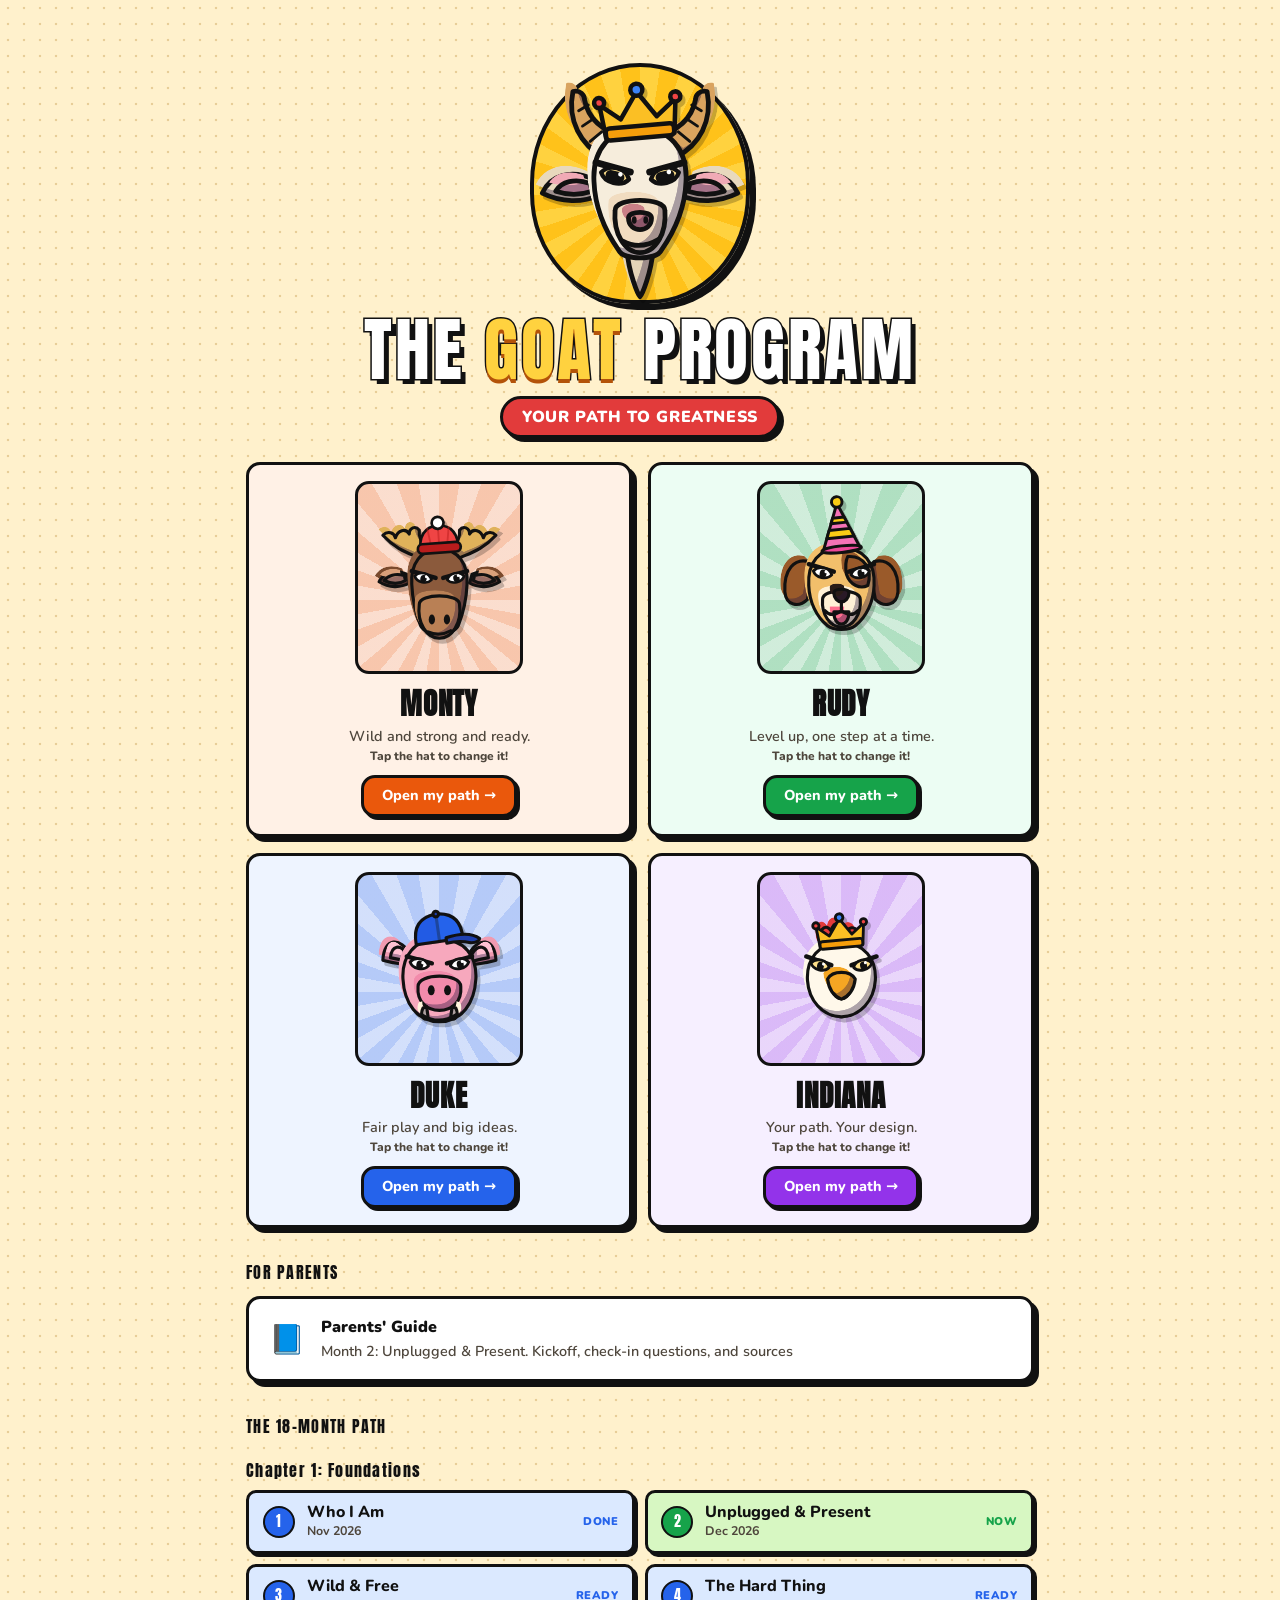
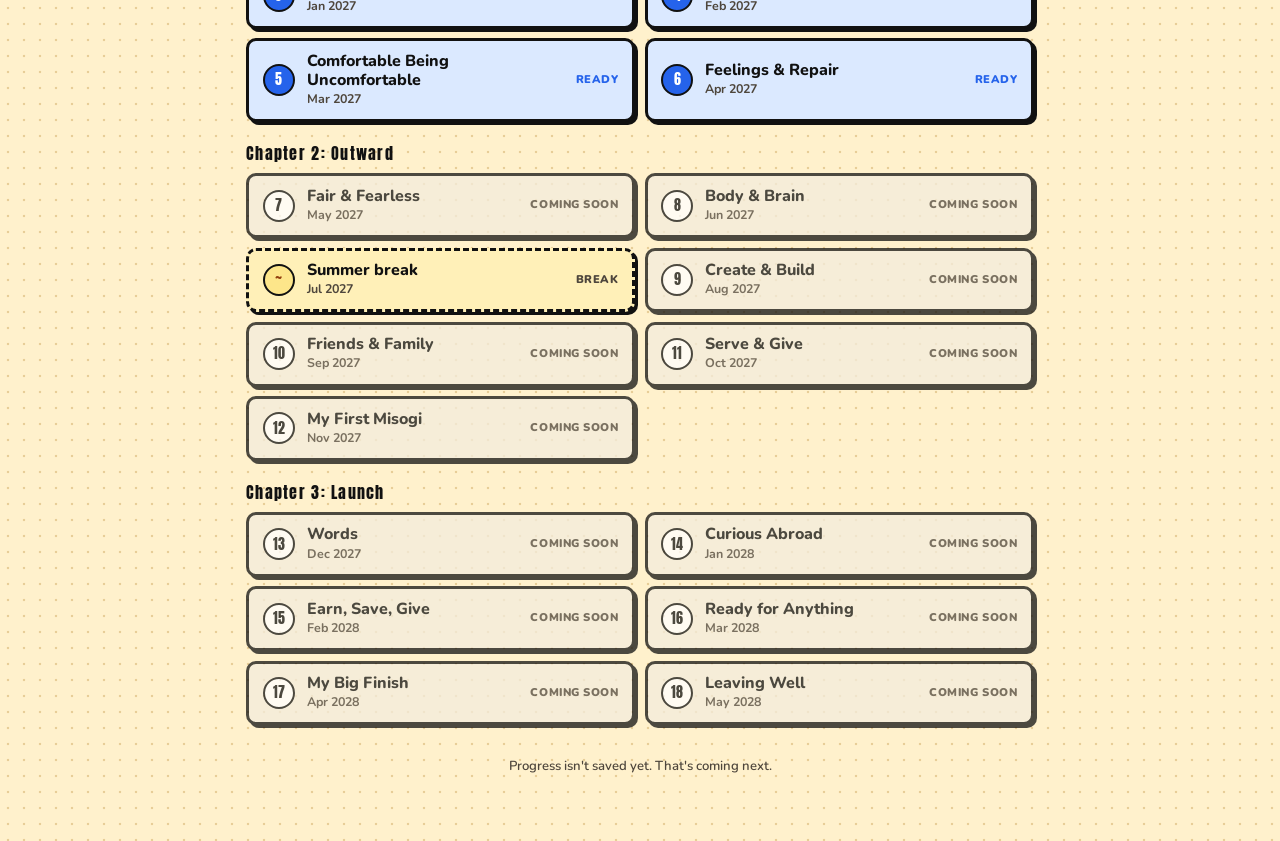
==== commit 9b9f986c: "Add the full parents' guide, new Month 1 mantra and Madeira schedule Month 1 now starts Nov 8 with f" ====
--- a/index.html
+++ b/index.html
@@ -18,11 +18,8 @@
   <script src="month-04.js"></script>
   <script src="month-05.js"></script>
   <script src="month-06.js"></script>
-  <script src="wisdom-map.js"></script>
   <script src="scriptures.js"></script>
-  <script src="wisdom-cards.js"></script>
   <script src="mascots.js"></script>
-  <script src="heroes.js"></script>
   <script>
     const C = window.CURRICULUM;
     const MONTHS = window.MONTHS;
@@ -145,6 +142,12 @@
               <div class="go">Open my path →</div>
             </a>`).join('')}
         </div>
+
+        <div class="section-title">For parents</div>
+        <a class="guide-card" href="${C.guideUrl}?month=${cur}" data-month="${cur}">
+          <span class="emoji">📘</span>
+          <div><strong>Parents' Guide</strong><span>Month ${cur}: ${MONTHS[cur].title}. Kickoff, check-in questions, and sources</span></div>
+        </a>
 
         <div class="section-title">The 18-month path</div>
         ${roadmapHtml(cur)}
@@ -210,6 +213,7 @@
       app.innerHTML = `
         <div class="topbar">
           <a class="back" href="#/">← Everyone</a>
+          <a class="guide-link" href="${C.guideUrl}?month=${n}" data-month="${n}">📘 Parents' Guide</a>
         </div>
 
         <div class="kid-hero">
@@ -246,8 +250,6 @@
           </div>
           <h3>Scriptures to explore</h3>
           <div class="scripture-grid">${scriptureBoxes(M)}</div>
-          ${wisdomHtml(M)}
-          ${heroHtml(M)}
           <div class="two">
             <div class="mini"><div class="label">Read together</div><div class="title">${M.familyRead.title}</div><div class="muted">${M.familyRead.by}. ${M.familyRead.note}</div></div>
             <div class="mini"><div class="label">Your book</div><div class="title">${k.book.title}</div><div class="muted">${k.book.by}. ${k.book.alt}</div></div>
@@ -313,6 +315,11 @@
       document.getElementById(a.dataset.jump)?.scrollIntoView({ behavior: 'smooth', block: 'start' });
     });
 
+    document.addEventListener('click', e => {
+      const a = e.target.closest && e.target.closest('a[data-month]');
+      if (a) { try { localStorage.setItem('goat-guide-month', a.dataset.month); } catch (err) {} }
+    }, true);
+
     window.addEventListener('hashchange', route);
     route();
   </script>
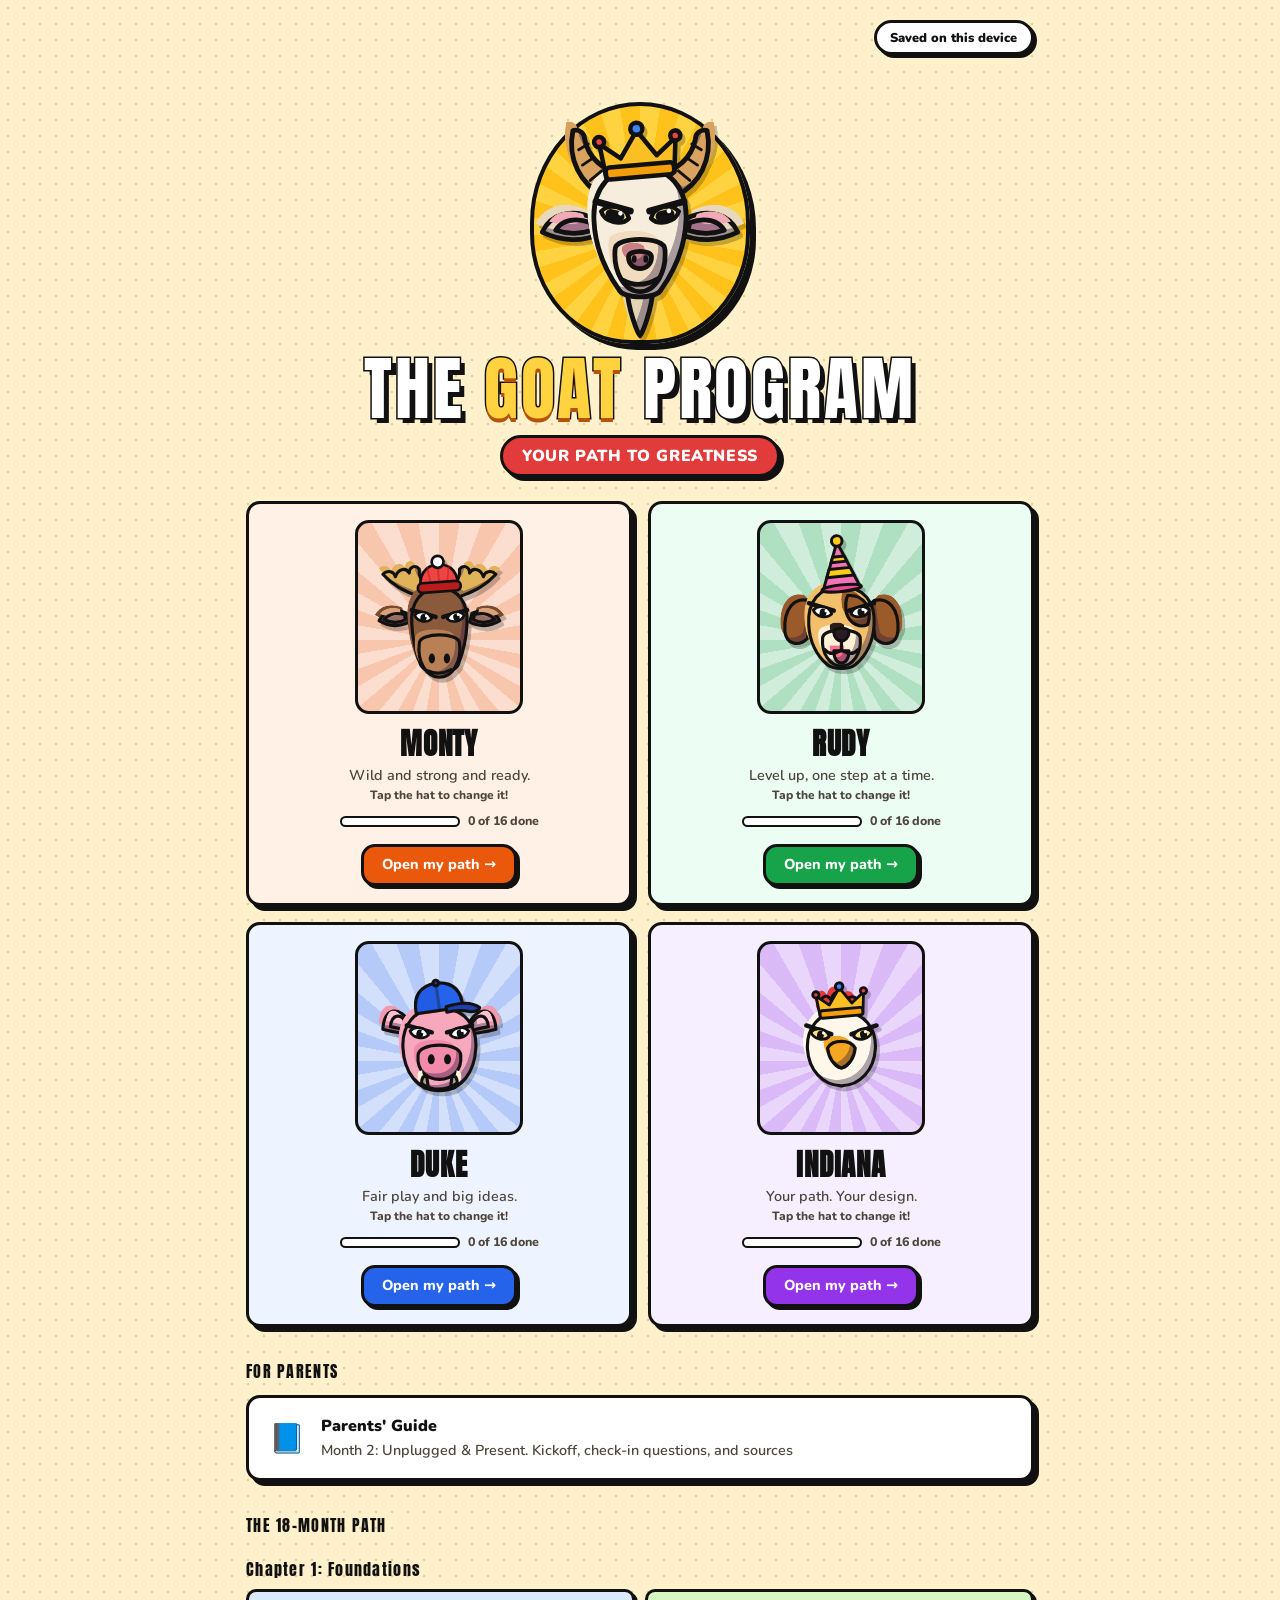
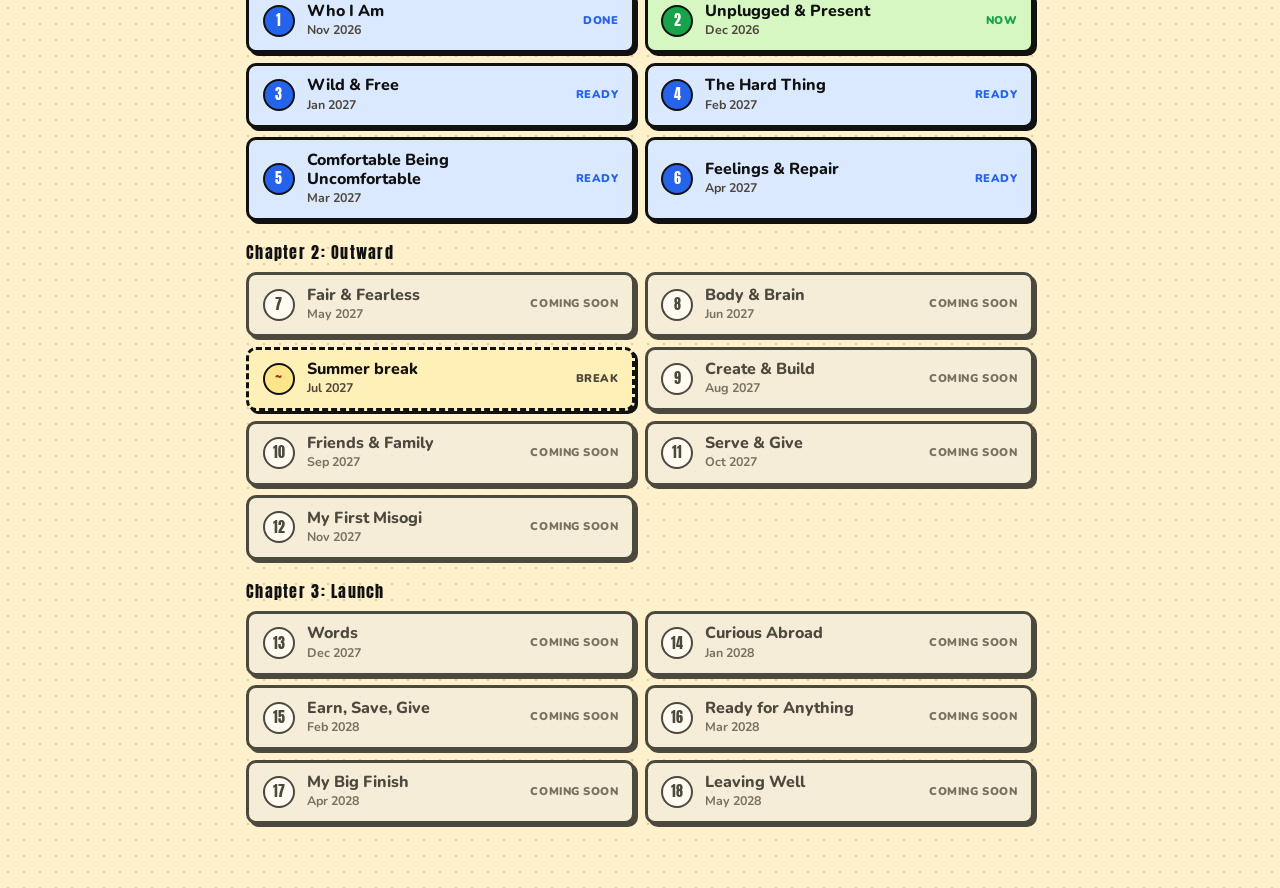
==== commit 06658e53: "Save and sync checklist progress across devices Ticks save on each device straight away and sync thr" ====
--- a/index.html
+++ b/index.html
@@ -20,6 +20,7 @@
   <script src="month-06.js"></script>
   <script src="scriptures.js"></script>
   <script src="mascots.js"></script>
+  <script src="progress.js"></script>
   <script>
     const C = window.CURRICULUM;
     const MONTHS = window.MONTHS;
@@ -122,10 +123,51 @@
       return w ? `Week ${w.n}: ${w.title}. You've got this, ${k.name}!` : `Keep going, ${k.name}!`;
     }
 
+    function kidTasksFor(kidId, n) {
+      const M = MONTHS[n];
+      return { M, k: { ...C.kids[kidId], ...M.kids[kidId] } };
+    }
+
+    function weekTotals(kidId, n, w) {
+      const { M, k } = kidTasksFor(kidId, n);
+      const tasks = k.weeks[w.n];
+      const need = (k.menu && tasks.length >= 4) ? Math.min(3, tasks.length) : tasks.length;
+      let ticked = 0;
+      tasks.forEach((t, i) => { if (Progress.isDone(`${kidId}|m${n}w${w.n}t${i}`)) ticked++; });
+      let total = need, done = Math.min(ticked, need);
+      if (M.checkins[w.n - 1]) { total++; if (Progress.isDone(`${kidId}|m${n}w${w.n}ci`)) done++; }
+      return { done, total };
+    }
+
+    function monthTotals(kidId, n) {
+      let done = 0, total = 0;
+      MONTHS[n].weeks.forEach(w => { const t = weekTotals(kidId, n, w); done += t.done; total += t.total; });
+      return { done, total };
+    }
+
+    function progressBar(kidId, n) {
+      return `<div class="mini-progress" data-bar="month" data-kid="${kidId}" data-month="${n}"><div class="bar"><i></i></div><span></span></div>`;
+    }
+
+    function updateBars() {
+      document.querySelectorAll('[data-bar="month"]').forEach(el => {
+        const t = monthTotals(el.dataset.kid, Number(el.dataset.month));
+        el.querySelector('i').style.width = (t.total ? Math.round(100 * t.done / t.total) : 0) + '%';
+        el.querySelector('span').textContent = `${t.done} of ${t.total} done`;
+      });
+      document.querySelectorAll('[data-bar="week"]').forEach(el => {
+        const w = MONTHS[Number(el.dataset.month)].weeks.find(x => x.n === Number(el.dataset.week));
+        const t = weekTotals(el.dataset.kid, Number(el.dataset.month), w);
+        el.textContent = `${t.done}/${t.total}`;
+        el.classList.toggle('complete', t.total > 0 && t.done >= t.total);
+      });
+    }
+
     function renderHome() {
       document.title = C.programName;
       const cur = currentMonthNum();
       app.innerHTML = `
+        <div class="home-sync">${Progress.barHtml()}</div>
         <header class="hero">
           <div class="hero-goat">${Mascot.svg('goat')}</div>
           <h1 class="title">The <span>Goat</span> Program</h1>
@@ -139,6 +181,7 @@
               <h2>${k.name}</h2>
               <p>${k.tagline}</p>
               <div class="hat-hint">Tap the hat to change it!</div>
+              ${progressBar(k.id, cur)}
               <div class="go">Open my path →</div>
             </a>`).join('')}
         </div>
@@ -151,7 +194,6 @@
 
         <div class="section-title">The 18-month path</div>
         ${roadmapHtml(cur)}
-        <p class="footnote">Progress isn't saved yet. That's coming next.</p>
       `;
     }
 
@@ -177,6 +219,7 @@
               <div class="week-num">${w.n}</div>
               <div><div class="t">${w.title}</div><div class="d">${w.dates}</div></div>
               ${w.step ? `<span class="step">${w.step}</span>` : ''}
+              <span class="wk-count" data-bar="week" data-kid="${k.id}" data-month="${n}" data-week="${w.n}"></span>
               ${cw === w.n ? '<span class="now">This week</span>' : ''}
             </div>
             <div class="week-body">
@@ -185,7 +228,7 @@
               <ul class="tasks">
                 ${tasks.map((t, i) => `
                   <li class="task">
-                    <input type="checkbox" id="m${n}w${w.n}t${i}" />
+                    <input type="checkbox" id="m${n}w${w.n}t${i}" data-field="${k.id}|m${n}w${w.n}t${i}" />
                     <label for="m${n}w${w.n}t${i}">${t}</label>
                   </li>`).join('')}
               </ul>
@@ -194,7 +237,7 @@
                 if (!ci) return '';
                 return `<ul class="tasks tasks-ci">
                   <li class="task task-ci">
-                    <input type="checkbox" id="m${n}w${w.n}ci" />
+                    <input type="checkbox" id="m${n}w${w.n}ci" data-field="${k.id}|m${n}w${w.n}ci" />
                     <label for="m${n}w${w.n}ci"><b>Check-in with a parent${k.menu ? ' (your call)' : ''}</b><span>${ci.label} · ${ci.topic} · <a href="#" data-jump="checkins">see the questions</a></span></label>
                   </li>
                 </ul>`;
@@ -213,6 +256,7 @@
       app.innerHTML = `
         <div class="topbar">
           <a class="back" href="#/">← Everyone</a>
+          ${Progress.barHtml()}
           <a class="guide-link" href="${C.guideUrl}?month=${n}" data-month="${n}">📘 Parents' Guide</a>
         </div>
 
@@ -221,6 +265,7 @@
           <div class="bubble">
             <h1>${k.name}'s Path</h1>
             <p class="say">${heroSay(k, M, state, cw)}</p>
+            ${progressBar(k.id, n)}
             <p class="hat-line">Tap my hat to change it! Now wearing: <span data-hat-name="${k.id}">${Mascot.hatName(k.id)}</span></p>
           </div>
         </div>
@@ -292,12 +337,11 @@
           <h2>🏅 Earn ${M.badge}</h2>
           <ul class="tasks">
             ${M.earn.map((e, i) => `
-              <li class="task"><input type="checkbox" id="m${n}e${i}" /><label for="m${n}e${i}">${e}</label></li>`).join('')}
+              <li class="task"><input type="checkbox" id="m${n}e${i}" data-field="${k.id}|m${n}e${i}" /><label for="m${n}e${i}">${e}</label></li>`).join('')}
           </ul>
           <p class="muted" style="margin-top:0.8rem">${M.ceremony}</p>
         </section>
 
-        <p class="footnote">Progress isn't saved yet. That's coming next.</p>
       `;
       window.scrollTo(0, 0);
     }
@@ -306,7 +350,11 @@
       const m = location.hash.match(/^#\/kid\/(\w+)(?:\/(\d+))?/);
       app.removeAttribute('style');
       if (m) renderKid(m[1], m[2] ? Number(m[2]) : currentMonthNum()); else renderHome();
-    }
+      Progress.afterRender();
+      updateBars();
+    }
+
+    window.addEventListener('goat:progress', updateBars);
 
     document.addEventListener('click', e => {
       const a = e.target.closest && e.target.closest('a[data-jump]');
--- a/styles.css
+++ b/styles.css
@@ -532,3 +532,40 @@
 .task-ci label b { display: block; }
 .task-ci label span { display: block; font-size: 0.82rem; font-weight: 700; color: var(--muted); }
 .task-ci label a { color: var(--accent); font-weight: 900; }
+
+/* Progress saving and sync */
+.home-sync { display: flex; justify-content: flex-end; margin-bottom: 0.25rem; }
+.topbar { flex-wrap: wrap; gap: 0.5rem; }
+.sync { position: relative; }
+.sync-pill {
+  border: 3px solid var(--ink); border-radius: 99px; padding: 0.35rem 0.85rem; background: #fff;
+  font-weight: 900; font-size: 0.8rem; box-shadow: 3px 3px 0 var(--ink); cursor: pointer;
+}
+.sync-pill:active { transform: translate(2px, 2px); box-shadow: 1px 1px 0 var(--ink); }
+.sync-pill.s-synced { background: #d7f7c2; }
+.sync-pill.s-syncing { background: #fff3b0; }
+.sync-pill.s-offline { background: #ffe2c2; }
+.sync-pill.s-error { background: #ffc9c9; }
+.sync-panel {
+  position: absolute; right: 0; top: calc(100% + 0.6rem); z-index: 20; width: min(330px, 86vw);
+  display: grid; gap: 0.6rem; padding: 0.85rem;
+  background: #fff; border: 3px solid var(--ink); border-radius: 12px; box-shadow: 5px 5px 0 var(--ink);
+}
+.sync-panel[hidden] { display: none; }
+.sync-note { font-size: 0.85rem; font-weight: 700; color: var(--ink); }
+.sync-panel form { display: flex; gap: 0.4rem; }
+.sync-panel input { flex: 1; min-width: 0; font: inherit; padding: 0.4rem 0.6rem; border: 3px solid var(--ink); border-radius: 8px; }
+.sync-panel form button { font-weight: 900; padding: 0.4rem 0.9rem; border: 3px solid var(--ink); border-radius: 8px; background: #ffd23f; box-shadow: 2px 2px 0 var(--ink); }
+.link-btn { text-align: left; font-weight: 800; font-size: 0.82rem; color: var(--accent, #2563eb); text-decoration: underline; }
+
+.mini-progress { display: flex; align-items: center; gap: 0.5rem; margin-top: 0.5rem; font-size: 0.78rem; font-weight: 800; color: var(--muted); }
+.mini-progress .bar { flex: 1; height: 11px; border: 2px solid var(--ink); border-radius: 99px; background: #fff; overflow: hidden; }
+.mini-progress .bar i { display: block; height: 100%; width: 0; background: var(--accent); transition: width 0.4s ease; }
+.kid-card .mini-progress { justify-content: center; margin: 0.5rem 0 0.2rem; }
+.kid-card .mini-progress .bar { max-width: 120px; }
+.wk-count { margin-left: 0.4rem; padding: 0.05rem 0.55rem; font-size: 0.8rem; font-weight: 900; color: var(--ink); background: #fff; border: 2px solid var(--ink); border-radius: 99px; }
+.wk-count.complete { background: #d7f7c2; }
+
+.prog-row { display: flex; align-items: center; gap: 0.75rem; margin: 0.45rem 0; }
+.prog-name { display: flex; align-items: center; min-width: 7.5rem; font-weight: 900; }
+.prog-row .mini-progress { flex: 1; margin-top: 0; }
